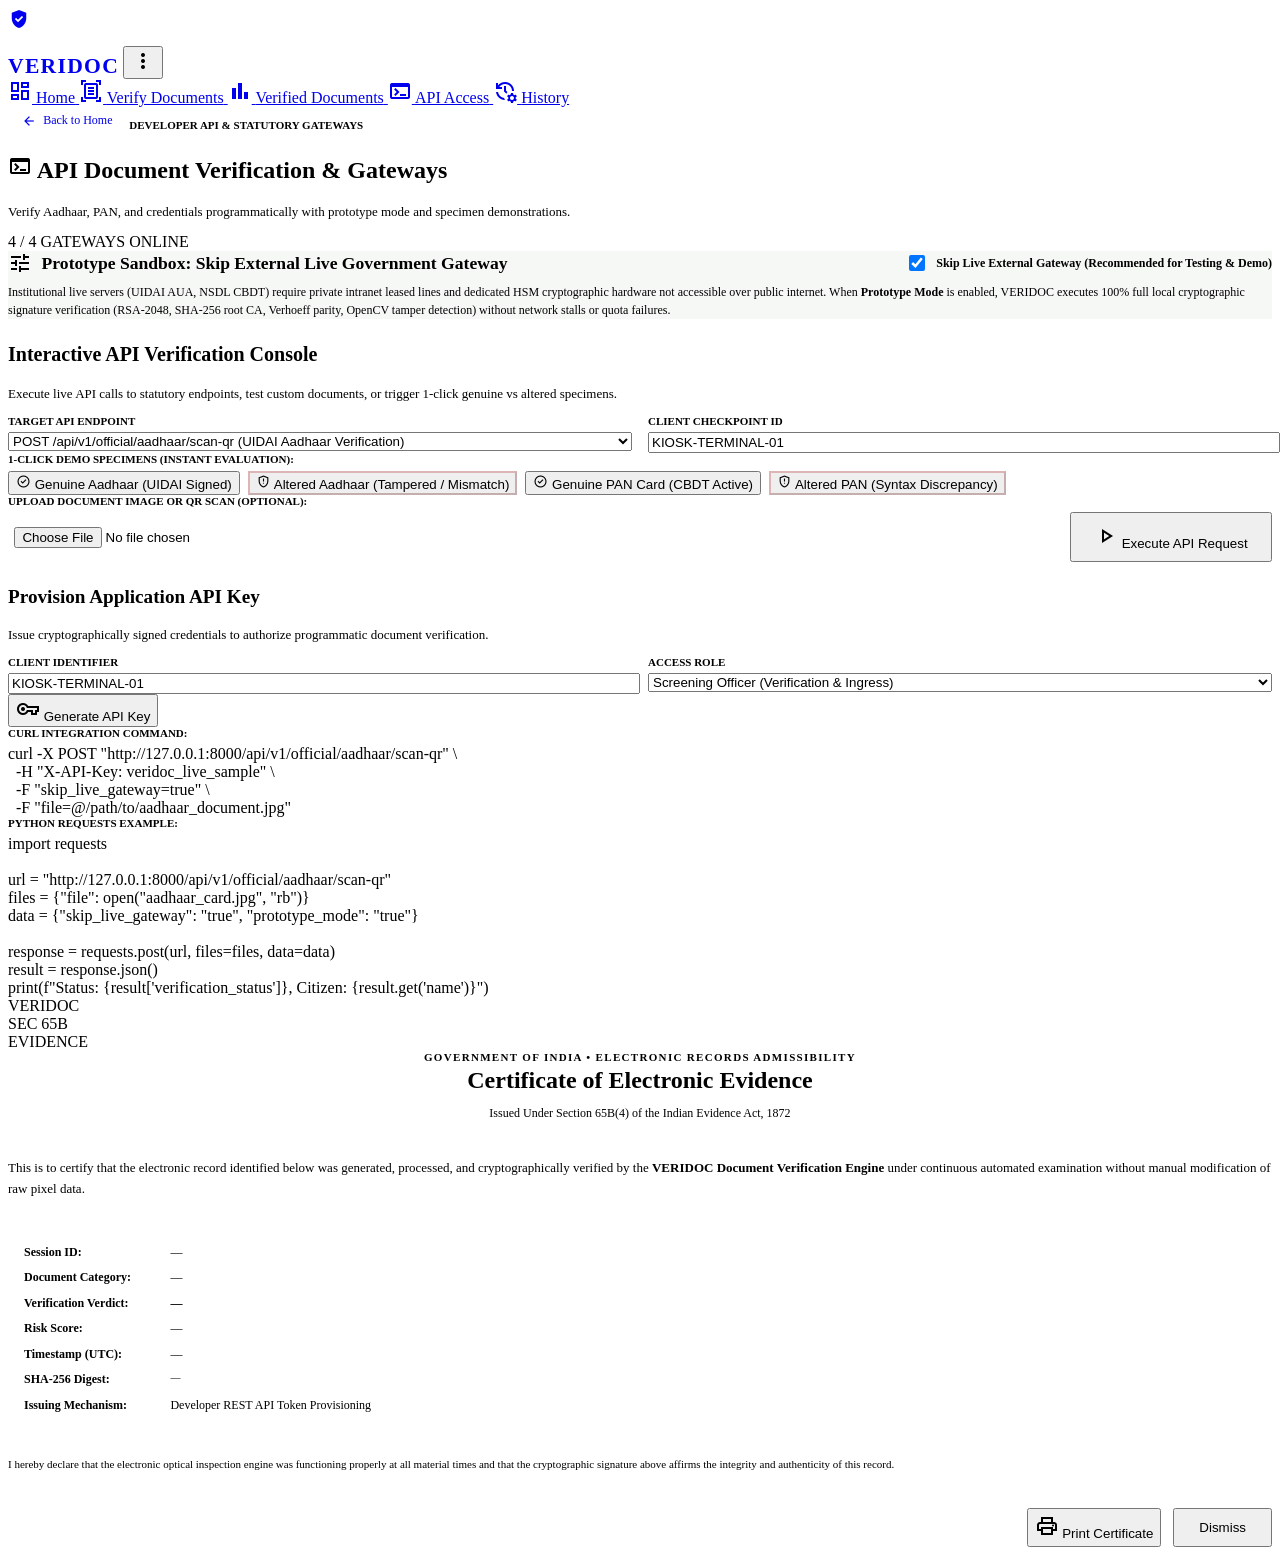
==== frontend/api.html @ 2d3d7718 "Initial commit: VERIDOC Document Forensics Platform" ====
<!DOCTYPE html>
<html lang="en">
<head>
  <meta charset="UTF-8">
  <meta name="viewport" content="width=device-width, initial-scale=1.0, maximum-scale=1.0, user-scalable=no, viewport-fit=cover">
  <title>API Access &amp; Gateways — VERIDOC</title>
  <meta name="description" content="Provision signed institutional tokens, verify documents programmatically, test statutory endpoints, and run genuine vs altered specimen demonstrations.">

  <!-- Terra Organic Typography: Literata (Serif Headline), Nunito Sans (Body), JetBrains Mono (Code/Hashes) -->
  <link rel="preconnect" href="https://fonts.googleapis.com">
  <link rel="preconnect" href="https://fonts.gstatic.com" crossorigin>
  <link href="https://fonts.googleapis.com/css2?family=JetBrains+Mono:wght@400;500;600;700&family=Literata:ital,opsz,wght@0,7..72,400..800;1,7..72,400..800&family=Nunito+Sans:ital,opsz,wght@0,6..12,300..800;1,6..12,300..800&display=swap" rel="stylesheet">
  
  <!-- Material Symbols Outlined -->
  <link href="https://fonts.googleapis.com/css2?family=Material+Symbols+Outlined:opsz,wght,FILL,GRAD@20..48,100..700,0..1,-50..200" rel="stylesheet">
  
  <link rel="icon" type="image/svg+xml" href="/favicon.svg">
  <link rel="stylesheet" href="/styles.css">
  <link rel="stylesheet" href="/styles-v2-additions.css">
</head>
<body>

  <div class="app-wrapper">
    
    <!-- Top Menu Bar: VERIDOC and page links names -->
    <header class="terra-header">
      
      <!-- Brand: Just VERIDOC -->
      <a href="/" class="brand-section" id="btn-brand-home" title="VERIDOC Home" style="text-decoration: none; gap: 0.6rem;">
        <div class="brand-shield-icon" style="width: 38px; height: 38px;">
          <span class="material-symbols-outlined" style="font-variation-settings: 'FILL' 1; font-size: 22px;">verified_user</span>
        </div>
        <span class="brand-text-logo" style="font-size: 1.35rem; font-weight: 800; letter-spacing: 0.06em; color: var(--text-primary);">VERIDOC</span>
      </a>

      <!-- 3-Dots Menu Button (Mobile & Tablet) -->
      <button class="mobile-dots-btn" id="btn-mobile-menu" aria-label="Open Navigation Menu" title="Menu">
        <span class="material-symbols-outlined">more_vert</span>
      </button>

      <!-- Page Links Names -->
      <nav class="terra-nav" aria-label="Main Navigation">
        <a href="/" class="terra-nav-btn" id="nav-tab-home">
          <span class="material-symbols-outlined">dashboard</span>
          <span>Home</span>
        </a>
        <a href="/verifydocuments" class="terra-nav-btn" id="nav-tab-verify">
          <span class="material-symbols-outlined">document_scanner</span>
          <span>Verify Documents</span>
        </a>
        <a href="/verified-documents" class="terra-nav-btn" id="nav-tab-verified">
          <span class="material-symbols-outlined">bar_chart</span>
          <span>Verified Documents</span>
        </a>
        <a href="/api-access" class="terra-nav-btn active" id="nav-tab-api">
          <span class="material-symbols-outlined">terminal</span>
          <span>API Access</span>
        </a>
        <a href="/verification-history" class="terra-nav-btn" id="nav-tab-history">
          <span class="material-symbols-outlined">manage_history</span>
          <span>History</span>
        </a>
      </nav>

    </header>

    <!-- Main Application View Area -->
    <main class="terra-main">

      <!-- ====================================================================
           DEDICATED PAGE: API ACCESS & VERIFICATION GATEWAYS
           ==================================================================== -->
      <section class="view-section active" id="view-api">
        
        <!-- Page Back Bar -->
        <div class="page-back-bar">
          <a href="/" class="btn-terra-secondary" style="font-size: 12px; padding: 0.35rem 0.8rem; text-decoration: none; display: inline-flex; align-items: center; gap: 0.4rem;">
            <span class="material-symbols-outlined" style="font-size: 16px;">arrow_back</span>
            <span>Back to Home</span>
          </a>
          <span style="font-size: 11px; font-weight: 700; color: var(--text-muted); text-transform: uppercase;">DEVELOPER API &amp; STATUTORY GATEWAYS</span>
        </div>

        <div class="section-headline-bar" style="margin-top: 0;">
          <div>
            <h2 class="section-main-title">
              <span class="material-symbols-outlined">terminal</span>
              <span>API Document Verification &amp; Gateways</span>
            </h2>
            <p style="font-size: 13px; color: var(--text-secondary); margin-top: 3px;">
              Verify Aadhaar, PAN, and credentials programmatically with prototype mode and specimen demonstrations.
            </p>
          </div>
          <span class="section-spec-count" id="registry-stat-pill">4 / 4 GATEWAYS ONLINE</span>
        </div>

        <!-- Prototype Mode Sandbox Banner -->
        <div class="chamber-card" style="margin-bottom: 1.5rem; border-left: 4px solid var(--primary); background: rgba(74, 124, 89, 0.05);">
          <div style="display: flex; align-items: center; justify-content: space-between; margin-bottom: 0.5rem; flex-wrap: wrap; gap: 0.5rem;">
            <div style="display: flex; align-items: center; gap: 0.6rem;">
              <span class="material-symbols-outlined" style="color: var(--primary);">tune</span>
              <h3 style="font-family: var(--font-headline); font-size: 1.1rem; color: var(--text-primary); margin: 0;">
                Prototype Sandbox: Skip External Live Government Gateway
              </h3>
            </div>
            <label style="display: flex; align-items: center; gap: 0.5rem; cursor: pointer; font-size: 12px; font-weight: 700; color: var(--primary);">
              <input type="checkbox" id="api-prototype-toggle" checked style="accent-color: var(--primary); width: 16px; height: 16px;">
              <span>Skip Live External Gateway (Recommended for Testing &amp; Demo)</span>
            </label>
          </div>
          <p style="font-size: 12px; color: var(--text-secondary); line-height: 1.5; margin: 0;">
            Institutional live servers (UIDAI AUA, NSDL CBDT) require private intranet leased lines and dedicated HSM cryptographic hardware not accessible over public internet. When <strong>Prototype Mode</strong> is enabled, VERIDOC executes 100% full local cryptographic signature verification (RSA-2048, SHA-256 root CA, Verhoeff parity, OpenCV tamper detection) without network stalls or quota failures.
          </p>
        </div>

        <!-- Interactive API Verification Console -->
        <div class="api-panel-card" style="margin-bottom: 1.5rem;">
          <div>
            <h3 style="font-family: var(--font-headline); font-size: 1.25rem; font-weight: 700; color: var(--text-primary);">
              Interactive API Verification Console
            </h3>
            <p style="font-size: 13px; color: var(--text-secondary); margin-top: 3px;">
              Execute live API calls to statutory endpoints, test custom documents, or trigger 1-click genuine vs altered specimens.
            </p>
          </div>

          <!-- Target API Endpoint Selector -->
          <div style="display: grid; grid-template-columns: repeat(auto-fit, minmax(280px, 1fr)); gap: 1rem;">
            <div>
              <label style="font-size: 11px; font-weight: 700; text-transform: uppercase; color: var(--text-secondary); display: block; margin-bottom: 5px;">
                Target API Endpoint
              </label>
              <select id="api-endpoint-select" class="terra-input" style="width: 100%; cursor: pointer;">
                <option value="/api/v1/official/aadhaar/scan-qr">POST /api/v1/official/aadhaar/scan-qr (UIDAI Aadhaar Verification)</option>
                <option value="/api/v1/official/pan/scan-qr">POST /api/v1/official/pan/scan-qr (NSDL / CBDT PAN Verification)</option>
                <option value="/api/v1/verify">POST /api/v1/verify (Full AI Vision &amp; Forensic Document Pipeline)</option>
              </select>
            </div>

            <div>
              <label style="font-size: 11px; font-weight: 700; text-transform: uppercase; color: var(--text-secondary); display: block; margin-bottom: 5px;">
                Client Checkpoint ID
              </label>
              <input type="text" id="api-console-client-id" class="terra-input" style="width: 100%;" value="KIOSK-TERMINAL-01">
            </div>
          </div>

          <!-- 1-Click Demo Specimen Presets -->
          <div>
            <label style="font-size: 11px; font-weight: 700; text-transform: uppercase; color: var(--text-secondary); display: block; margin-bottom: 6px;">
              1-Click Demo Specimens (Instant Evaluation):
            </label>
            <div style="display: flex; gap: 0.5rem; flex-wrap: wrap;">
              <button class="specimen-pill-btn api-specimen-btn" data-specimen="aadhaar_genuine">
                <span class="material-symbols-outlined" style="font-size: 15px; color: var(--success);">check_circle</span>
                <span>Genuine Aadhaar (UIDAI Signed)</span>
              </button>
              <button class="specimen-pill-btn api-specimen-btn" data-specimen="aadhaar_altered" style="border-color: rgba(184, 50, 48, 0.3);">
                <span class="material-symbols-outlined" style="font-size: 15px; color: var(--error);">gpp_maybe</span>
                <span>Altered Aadhaar (Tampered / Mismatch)</span>
              </button>
              <button class="specimen-pill-btn api-specimen-btn" data-specimen="pan_genuine">
                <span class="material-symbols-outlined" style="font-size: 15px; color: var(--success);">check_circle</span>
                <span>Genuine PAN Card (CBDT Active)</span>
              </button>
              <button class="specimen-pill-btn api-specimen-btn" data-specimen="pan_altered" style="border-color: rgba(184, 50, 48, 0.3);">
                <span class="material-symbols-outlined" style="font-size: 15px; color: var(--error);">gpp_maybe</span>
                <span>Altered PAN (Syntax Discrepancy)</span>
              </button>
            </div>
          </div>

          <!-- Custom File Upload / Input -->
          <div>
            <label style="font-size: 11px; font-weight: 700; text-transform: uppercase; color: var(--text-secondary); display: block; margin-bottom: 5px;">
              Upload Document Image or QR Scan (Optional):
            </label>
            <div style="display: flex; gap: 0.75rem; align-items: center; flex-wrap: wrap;">
              <input type="file" id="api-file-input" accept="image/*,application/pdf" class="terra-input" style="flex: 1; min-width: 240px; padding: 0.4rem;">
              <button class="btn-terra-primary" id="btn-fire-api-call" style="padding: 0.6rem 1.4rem;">
                <span class="material-symbols-outlined">play_arrow</span>
                <span id="btn-fire-api-label">Execute API Request</span>
              </button>
            </div>
          </div>

          <!-- Live API Response Display Area -->
          <div id="api-console-response-box" style="display: none; background: #1c221e; border: 1px solid var(--border-subtle); border-radius: var(--radius-md); padding: 1.25rem; margin-top: 0.5rem;">
            <div style="display: flex; align-items: center; justify-content: space-between; flex-wrap: wrap; gap: 0.5rem; margin-bottom: 0.75rem; border-bottom: 1px solid rgba(255,255,255,0.08); padding-bottom: 0.5rem;">
              <div style="display: flex; align-items: center; gap: 0.6rem;">
                <span class="terra-badge verified" id="api-response-status-badge">HTTP 200 OK</span>
                <span style="font-family: var(--font-mono); font-size: 11px; color: #a4ad9f;" id="api-response-time">Latency: 28ms</span>
              </div>
              <div style="display: flex; gap: 0.5rem;">
                <button class="btn-terra-secondary" id="btn-copy-api-json" style="font-size: 11px; padding: 0.25rem 0.6rem; color: #d6e2d9; border-color: rgba(255,255,255,0.2);">
                  Copy JSON
                </button>
                <button class="btn-terra-secondary" id="btn-view-api-cert" style="font-size: 11px; padding: 0.25rem 0.6rem; color: var(--primary-fixed); border-color: var(--primary);">
                  Section 65B Certificate
                </button>
              </div>
            </div>
            <pre id="api-console-json-output" style="color: #c8e8d0; font-family: var(--font-mono); font-size: 12px; max-height: 340px; overflow-y: auto; margin: 0; line-height: 1.5;"></pre>
          </div>

        </div>

        <!-- Provision Application API Key -->
        <div class="api-panel-card">
          <div>
            <h3 style="font-family: var(--font-headline); font-size: 1.2rem; font-weight: 700; color: var(--text-primary);">
              Provision Application API Key
            </h3>
            <p style="font-size: 13px; color: var(--text-secondary); margin-top: 3px;">
              Issue cryptographically signed credentials to authorize programmatic document verification.
            </p>
          </div>

          <div style="display: grid; grid-template-columns: repeat(auto-fit, minmax(240px, 1fr)); gap: 1rem;">
            <div>
              <label style="font-size: 11px; font-weight: 700; text-transform: uppercase; color: var(--text-secondary); display: block; margin-bottom: 5px;">Client Identifier</label>
              <input type="text" id="api-client-id" class="terra-input" style="width: 100%;" value="KIOSK-TERMINAL-01">
            </div>
            <div>
              <label style="font-size: 11px; font-weight: 700; text-transform: uppercase; color: var(--text-secondary); display: block; margin-bottom: 5px;">Access Role</label>
              <select id="api-role-select" class="terra-input" style="width: 100%; cursor: pointer;">
                <option value="officer">Screening Officer (Verification &amp; Ingress)</option>
                <option value="auditor">Judicial Auditor (Read-Only Ledger)</option>
                <option value="admin">System Administrator (Full Control)</option>
              </select>
            </div>
          </div>

          <div>
            <button class="btn-terra-primary" id="btn-generate-api-key" style="width: fit-content;">
              <span class="material-symbols-outlined">vpn_key</span>
              <span>Generate API Key</span>
            </button>
          </div>

          <!-- Generated Key Display Box -->
          <div id="api-key-output-box" style="display: none; background: var(--surface-container-low); border: 1px solid var(--primary); border-radius: var(--radius-md); padding: 1.25rem;">
            <span style="font-size: 11px; font-weight: 700; color: var(--primary); text-transform: uppercase;">Active API Key Issued:</span>
            <div style="display: flex; align-items: center; justify-content: space-between; gap: 1rem; margin: 0.5rem 0;">
              <code id="api-generated-key-text" style="font-family: var(--font-mono); font-size: 13px; font-weight: 700; word-break: break-all; color: var(--text-primary);"></code>
              <button class="btn-terra-secondary" id="btn-copy-api-key">Copy Key</button>
            </div>
          </div>

          <!-- Code Integration Snippets -->
          <div>
            <span style="font-size: 11px; font-weight: 700; text-transform: uppercase; color: var(--text-secondary); display: block; margin-bottom: 6px;">
              cURL Integration Command:
            </span>
            <div class="code-box-terra" id="curl-code-snippet">
              curl -X POST "http://127.0.0.1:8000/api/v1/official/aadhaar/scan-qr" \<br>
              &nbsp;&nbsp;-H "X-API-Key: veridoc_live_sample" \<br>
              &nbsp;&nbsp;-F "skip_live_gateway=true" \<br>
              &nbsp;&nbsp;-F "file=@/path/to/aadhaar_document.jpg"
            </div>
          </div>

          <!-- Python Snippet -->
          <div>
            <span style="font-size: 11px; font-weight: 700; text-transform: uppercase; color: var(--text-secondary); display: block; margin-bottom: 6px;">
              Python requests Example:
            </span>
            <div class="code-box-terra" id="python-code-snippet">
              import requests<br><br>
              url = "http://127.0.0.1:8000/api/v1/official/aadhaar/scan-qr"<br>
              files = {"file": open("aadhaar_card.jpg", "rb")}<br>
              data = {"skip_live_gateway": "true", "prototype_mode": "true"}<br><br>
              response = requests.post(url, files=files, data=data)<br>
              result = response.json()<br>
              print(f"Status: {result['verification_status']}, Citizen: {result.get('name')}")
            </div>
          </div>

        </div>

      </section>

    </main>

    <!-- SECTION 65B EVIDENCE MODAL -->
    <div class="modal-scrim-bg" id="modal-cert-scrim">
      <div class="cert-paper-sheet">
        <div class="cert-guilloche-frame">
          <div class="cert-wax-seal">
            VERIDOC<br>SEC 65B<br>EVIDENCE
          </div>

          <div style="text-align: center; margin-bottom: 1.5rem;">
            <div style="font-family: var(--font-headline); font-size: 11px; font-weight: 700; letter-spacing: 0.12em; color: var(--primary); text-transform: uppercase;">
              Government of India &bull; Electronic Records Admissibility
            </div>
            <h2 style="font-family: var(--font-headline); font-size: 1.5rem; font-weight: 700; color: var(--text-primary); margin: 4px 0;">
              Certificate of Electronic Evidence
            </h2>
            <p style="font-size: 12px; color: var(--text-secondary); font-family: var(--font-mono);">
              Issued Under Section 65B(4) of the Indian Evidence Act, 1872
            </p>
          </div>

          <div style="font-size: 13px; line-height: 1.6; color: var(--text-primary); display: flex; flex-direction: column; gap: 0.85rem;">
            <p>
              This is to certify that the electronic record identified below was generated, processed, and cryptographically verified by the <strong>VERIDOC Document Verification Engine</strong> under continuous automated examination without manual modification of raw pixel data.
            </p>

            <div style="background: var(--surface-container-low); border: 1px solid var(--border-subtle); border-radius: var(--radius-sm); padding: 1rem; font-size: 12px; display: grid; grid-template-columns: 140px 1fr; gap: 0.4rem;">
              <strong>Session ID:</strong> <span id="cert-session-id" style="font-family: var(--font-mono); color: var(--primary);">—</span>
              <strong>Document Category:</strong> <span id="cert-doc-type">—</span>
              <strong>Verification Verdict:</strong> <span id="cert-verdict" style="font-weight: 700;">—</span>
              <strong>Risk Score:</strong> <span id="cert-risk-score">—</span>
              <strong>Timestamp (UTC):</strong> <span id="cert-timestamp" style="font-family: var(--font-mono);">—</span>
              <strong>SHA-256 Digest:</strong> <span id="cert-hash" style="font-family: var(--font-mono); font-size: 10px; word-break: break-all; color: var(--primary);">—</span>
              <strong>Issuing Mechanism:</strong> <span>Developer REST API Token Provisioning</span>
            </div>

            <p style="font-size: 11px; color: var(--text-secondary);">
              I hereby declare that the electronic optical inspection engine was functioning properly at all material times and that the cryptographic signature above affirms the integrity and authenticity of this record.
            </p>
          </div>

          <div style="display: flex; justify-content: flex-end; gap: 0.75rem; margin-top: 1.5rem;">
            <button class="btn-terra-secondary" onclick="window.print()">
              <span class="material-symbols-outlined">print</span>
              <span>Print Certificate</span>
            </button>
            <button class="btn-terra-primary" onclick="closeCertModal()" style="width: auto; padding: 0.6rem 1.5rem;">
              <span>Dismiss</span>
            </button>
          </div>
        </div>
      </div>
    </div>

  </div>

  <script src="/app.js"></script>
</body>
</html>
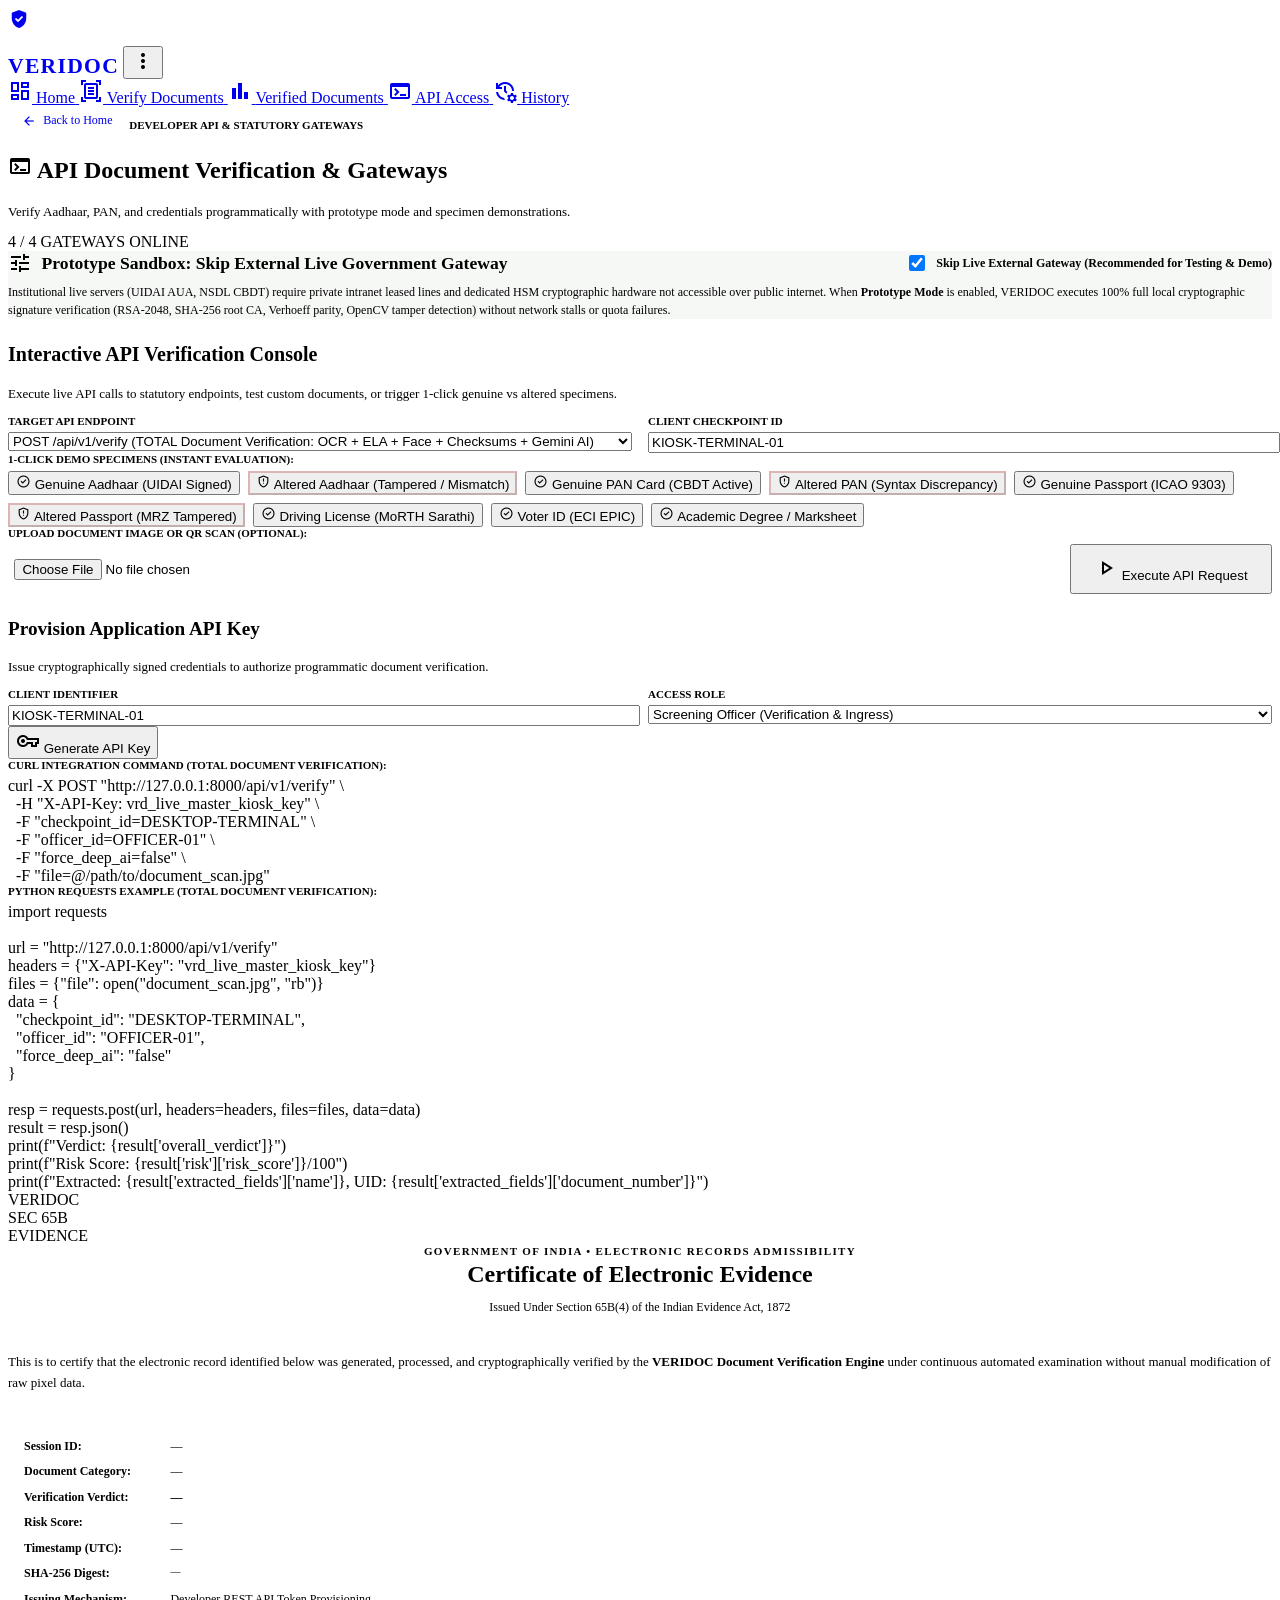
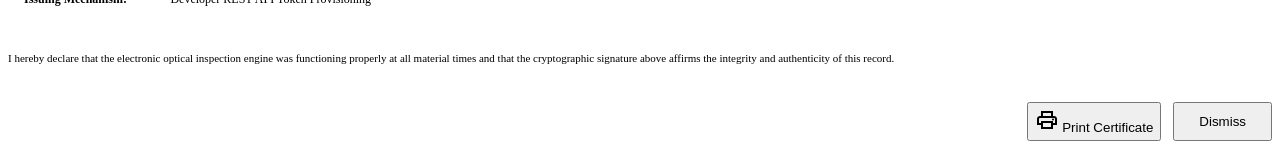
==== commit 97e085f8: "feat: enhance multimodal Gemini AI pipeline, official specimen registry, and dynamic API origin" ====
--- a/frontend/api.html
+++ b/frontend/api.html
@@ -131,9 +131,9 @@
                 Target API Endpoint
               </label>
               <select id="api-endpoint-select" class="terra-input" style="width: 100%; cursor: pointer;">
-                <option value="/api/v1/official/aadhaar/scan-qr">POST /api/v1/official/aadhaar/scan-qr (UIDAI Aadhaar Verification)</option>
-                <option value="/api/v1/official/pan/scan-qr">POST /api/v1/official/pan/scan-qr (NSDL / CBDT PAN Verification)</option>
-                <option value="/api/v1/verify">POST /api/v1/verify (Full AI Vision &amp; Forensic Document Pipeline)</option>
+                <option value="/api/v1/verify" selected>POST /api/v1/verify (TOTAL Document Verification: OCR + ELA + Face + Checksums + Gemini AI)</option>
+                <option value="/api/v1/official/aadhaar/scan-qr">POST /api/v1/official/aadhaar/scan-qr (UIDAI Aadhaar Secure QR Only)</option>
+                <option value="/api/v1/official/pan/scan-qr">POST /api/v1/official/pan/scan-qr (NSDL / CBDT PAN QR Only)</option>
               </select>
             </div>
 
@@ -166,6 +166,26 @@
               <button class="specimen-pill-btn api-specimen-btn" data-specimen="pan_altered" style="border-color: rgba(184, 50, 48, 0.3);">
                 <span class="material-symbols-outlined" style="font-size: 15px; color: var(--error);">gpp_maybe</span>
                 <span>Altered PAN (Syntax Discrepancy)</span>
+              </button>
+              <button class="specimen-pill-btn api-specimen-btn" data-specimen="passport_genuine">
+                <span class="material-symbols-outlined" style="font-size: 15px; color: var(--success);">check_circle</span>
+                <span>Genuine Passport (ICAO 9303)</span>
+              </button>
+              <button class="specimen-pill-btn api-specimen-btn" data-specimen="passport_altered" style="border-color: rgba(184, 50, 48, 0.3);">
+                <span class="material-symbols-outlined" style="font-size: 15px; color: var(--error);">gpp_maybe</span>
+                <span>Altered Passport (MRZ Tampered)</span>
+              </button>
+              <button class="specimen-pill-btn api-specimen-btn" data-specimen="dl_genuine">
+                <span class="material-symbols-outlined" style="font-size: 15px; color: var(--success);">check_circle</span>
+                <span>Driving License (MoRTH Sarathi)</span>
+              </button>
+              <button class="specimen-pill-btn api-specimen-btn" data-specimen="voter_genuine">
+                <span class="material-symbols-outlined" style="font-size: 15px; color: var(--success);">check_circle</span>
+                <span>Voter ID (ECI EPIC)</span>
+              </button>
+              <button class="specimen-pill-btn api-specimen-btn" data-specimen="marksheet_genuine">
+                <span class="material-symbols-outlined" style="font-size: 15px; color: var(--success);">check_circle</span>
+                <span>Academic Degree / Marksheet</span>
               </button>
             </div>
           </div>
@@ -250,29 +270,38 @@
           <!-- Code Integration Snippets -->
           <div>
             <span style="font-size: 11px; font-weight: 700; text-transform: uppercase; color: var(--text-secondary); display: block; margin-bottom: 6px;">
-              cURL Integration Command:
+              cURL Integration Command (Total Document Verification):
             </span>
             <div class="code-box-terra" id="curl-code-snippet">
-              curl -X POST "http://127.0.0.1:8000/api/v1/official/aadhaar/scan-qr" \<br>
-              &nbsp;&nbsp;-H "X-API-Key: veridoc_live_sample" \<br>
-              &nbsp;&nbsp;-F "skip_live_gateway=true" \<br>
-              &nbsp;&nbsp;-F "file=@/path/to/aadhaar_document.jpg"
+              curl -X POST "http://127.0.0.1:8000/api/v1/verify" \<br>
+              &nbsp;&nbsp;-H "X-API-Key: vrd_live_master_kiosk_key" \<br>
+              &nbsp;&nbsp;-F "checkpoint_id=DESKTOP-TERMINAL" \<br>
+              &nbsp;&nbsp;-F "officer_id=OFFICER-01" \<br>
+              &nbsp;&nbsp;-F "force_deep_ai=false" \<br>
+              &nbsp;&nbsp;-F "file=@/path/to/document_scan.jpg"
             </div>
           </div>
 
           <!-- Python Snippet -->
           <div>
             <span style="font-size: 11px; font-weight: 700; text-transform: uppercase; color: var(--text-secondary); display: block; margin-bottom: 6px;">
-              Python requests Example:
+              Python requests Example (Total Document Verification):
             </span>
             <div class="code-box-terra" id="python-code-snippet">
               import requests<br><br>
-              url = "http://127.0.0.1:8000/api/v1/official/aadhaar/scan-qr"<br>
-              files = {"file": open("aadhaar_card.jpg", "rb")}<br>
-              data = {"skip_live_gateway": "true", "prototype_mode": "true"}<br><br>
-              response = requests.post(url, files=files, data=data)<br>
-              result = response.json()<br>
-              print(f"Status: {result['verification_status']}, Citizen: {result.get('name')}")
+              url = "http://127.0.0.1:8000/api/v1/verify"<br>
+              headers = {"X-API-Key": "vrd_live_master_kiosk_key"}<br>
+              files = {"file": open("document_scan.jpg", "rb")}<br>
+              data = {<br>
+              &nbsp;&nbsp;"checkpoint_id": "DESKTOP-TERMINAL",<br>
+              &nbsp;&nbsp;"officer_id": "OFFICER-01",<br>
+              &nbsp;&nbsp;"force_deep_ai": "false"<br>
+              }<br><br>
+              resp = requests.post(url, headers=headers, files=files, data=data)<br>
+              result = resp.json()<br>
+              print(f"Verdict: {result['overall_verdict']}")<br>
+              print(f"Risk Score: {result['risk']['risk_score']}/100")<br>
+              print(f"Extracted: {result['extracted_fields']['name']}, UID: {result['extracted_fields']['document_number']}")
             </div>
           </div>
 
